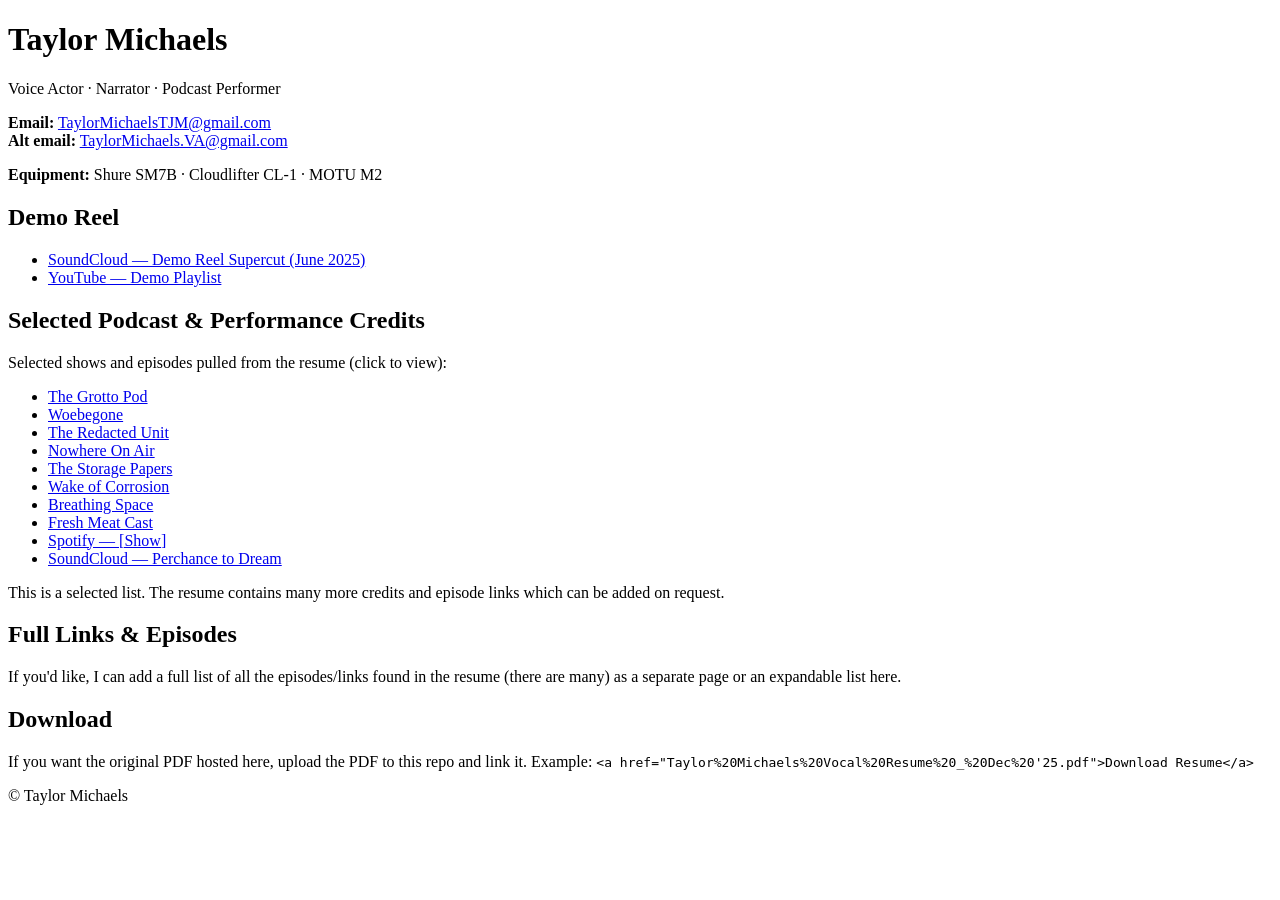
==== index.html @ 0dc85eb2 "Add GitHub Pages site: index.html" ====
<!doctype html>
<html lang="en">
<head>
  <meta charset="utf-8" />
  <meta name="viewport" content="width=device-width,initial-scale=1" />
  <title>Taylor Michaels — Vocal Resume</title>
  <link rel="stylesheet" href="styles.css" />
</head>
<body>
  <header class="site-header">
    <div class="inner">
      <h1>Taylor Michaels</h1>
      <p class="tagline">Voice Actor · Narrator · Podcast Performer</p>
      <p class="contact">
        <strong>Email:</strong>
        <a href="mailto:TaylorMichaelsTJM@gmail.com">TaylorMichaelsTJM@gmail.com</a>
        <br/>
        <strong>Alt email:</strong>
        <a href="mailto:TaylorMichaels.VA@gmail.com">TaylorMichaels.VA@gmail.com</a>
      </p>
      <p class="equipment"><strong>Equipment:</strong> Shure SM7B · Cloudlifter CL-1 · MOTU M2</p>
    </div>
  </header>

  <main class="content inner">
    <section id="demo" class="card">
      <h2>Demo Reel</h2>
      <ul>
        <li><a href="https://soundcloud.com/taylor-michaels-196631661/demo-reel-supercut-june-2025" target="_blank" rel="noopener">SoundCloud — Demo Reel Supercut (June 2025)</a></li>
        <li><a href="https://www.youtube.com/playlist?list=PLnKcUvxEvEXooA0CKLNBSfbRz-UcazIBZ" target="_blank" rel="noopener">YouTube — Demo Playlist</a></li>
      </ul>
    </section>

    <section id="selected-credits" class="card">
      <h2>Selected Podcast & Performance Credits</h2>
      <p>Selected shows and episodes pulled from the resume (click to view):</p>
      <ul class="links-list">
        <li><a href="https://www.thegrottopod.com/" target="_blank" rel="noopener">The Grotto Pod</a></li>
        <li><a href="https://woebegonepod.com/" target="_blank" rel="noopener">Woebegone</a></li>
        <li><a href="https://www.theredactedunit.com/" target="_blank" rel="noopener">The Redacted Unit</a></li>
        <li><a href="https://nowhereonairpodcast.weebly.com/" target="_blank" rel="noopener">Nowhere On Air</a></li>
        <li><a href="https://www.thestoragepapers.com/" target="_blank" rel="noopener">The Storage Papers</a></li>
        <li><a href="https://www.wakeofcorrosion.com/" target="_blank" rel="noopener">Wake of Corrosion</a></li>
        <li><a href="https://breathingspace.lawofnames.com/" target="_blank" rel="noopener">Breathing Space</a></li>
        <li><a href="https://freshmeatcast.com/" target="_blank" rel="noopener">Fresh Meat Cast</a></li>
        <li><a href="https://open.spotify.com/show/2fBzQTuKKB8HC7fPyEbsJb" target="_blank" rel="noopener">Spotify — [Show]</a></li>
        <li><a href="https://soundcloud.com/taylor-michaels-196631661/perchance-to-dream" target="_blank" rel="noopener">SoundCloud — Perchance to Dream</a></li>
      </ul>
      <p class="note">This is a selected list. The resume contains many more credits and episode links which can be added on request.</p>
    </section>

    <section id="full-links" class="card">
      <h2>Full Links & Episodes</h2>
      <p>If you'd like, I can add a full list of all the episodes/links found in the resume (there are many) as a separate page or an expandable list here.</p>
    </section>

    <section id="download" class="card">
      <h2>Download</h2>
      <p>If you want the original PDF hosted here, upload the PDF to this repo and link it. Example: <code>&lt;a href="Taylor%20Michaels%20Vocal%20Resume%20_%20Dec%20'25.pdf"&gt;Download Resume&lt;/a&gt;</code></p>
    </section>
  </main>

  <footer class="site-footer">
    <div class="inner">
      <p>© Taylor Michaels</p>
    </div>
  </footer>
</body>
</html>
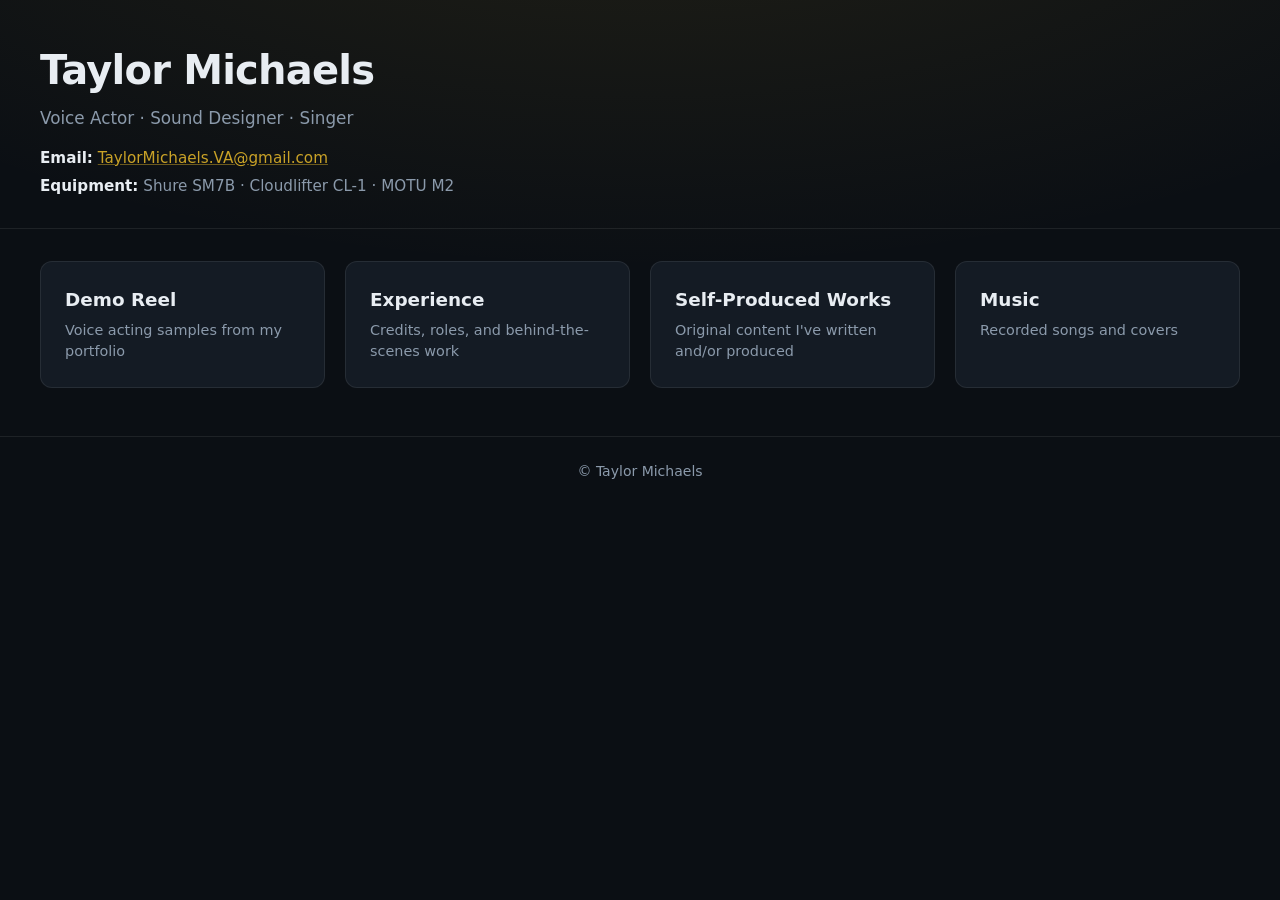
==== commit 99ef21c7: "Merge pull request #1 from TayTayHeyHeyVA/first_steps initial setup" ====
--- a/index.html
+++ b/index.html
@@ -2,7 +2,7 @@
 <html lang="en">
 <head>
   <meta charset="utf-8" />
-  <meta name="viewport" content="width=device-width,initial-scale=1" />
+  <meta name="viewport" content="width=device-width, initial-scale=1" />
   <title>Taylor Michaels — Vocal Resume</title>
   <link rel="stylesheet" href="styles.css" />
 </head>
@@ -10,54 +10,36 @@
   <header class="site-header">
     <div class="inner">
       <h1>Taylor Michaels</h1>
-      <p class="tagline">Voice Actor · Narrator · Podcast Performer</p>
+      <p class="tagline">Voice Actor · Sound Designer · Singer</p>
       <p class="contact">
         <strong>Email:</strong>
-        <a href="mailto:TaylorMichaelsTJM@gmail.com">TaylorMichaelsTJM@gmail.com</a>
-        <br/>
-        <strong>Alt email:</strong>
         <a href="mailto:TaylorMichaels.VA@gmail.com">TaylorMichaels.VA@gmail.com</a>
       </p>
-      <p class="equipment"><strong>Equipment:</strong> Shure SM7B · Cloudlifter CL-1 · MOTU M2</p>
+      <p class="equipment">
+        <strong>Equipment:</strong> Shure SM7B · Cloudlifter CL-1 · MOTU M2
+      </p>
     </div>
   </header>
 
   <main class="content inner">
-    <section id="demo" class="card">
-      <h2>Demo Reel</h2>
-      <ul>
-        <li><a href="https://soundcloud.com/taylor-michaels-196631661/demo-reel-supercut-june-2025" target="_blank" rel="noopener">SoundCloud — Demo Reel Supercut (June 2025)</a></li>
-        <li><a href="https://www.youtube.com/playlist?list=PLnKcUvxEvEXooA0CKLNBSfbRz-UcazIBZ" target="_blank" rel="noopener">YouTube — Demo Playlist</a></li>
-      </ul>
-    </section>
-
-    <section id="selected-credits" class="card">
-      <h2>Selected Podcast & Performance Credits</h2>
-      <p>Selected shows and episodes pulled from the resume (click to view):</p>
-      <ul class="links-list">
-        <li><a href="https://www.thegrottopod.com/" target="_blank" rel="noopener">The Grotto Pod</a></li>
-        <li><a href="https://woebegonepod.com/" target="_blank" rel="noopener">Woebegone</a></li>
-        <li><a href="https://www.theredactedunit.com/" target="_blank" rel="noopener">The Redacted Unit</a></li>
-        <li><a href="https://nowhereonairpodcast.weebly.com/" target="_blank" rel="noopener">Nowhere On Air</a></li>
-        <li><a href="https://www.thestoragepapers.com/" target="_blank" rel="noopener">The Storage Papers</a></li>
-        <li><a href="https://www.wakeofcorrosion.com/" target="_blank" rel="noopener">Wake of Corrosion</a></li>
-        <li><a href="https://breathingspace.lawofnames.com/" target="_blank" rel="noopener">Breathing Space</a></li>
-        <li><a href="https://freshmeatcast.com/" target="_blank" rel="noopener">Fresh Meat Cast</a></li>
-        <li><a href="https://open.spotify.com/show/2fBzQTuKKB8HC7fPyEbsJb" target="_blank" rel="noopener">Spotify — [Show]</a></li>
-        <li><a href="https://soundcloud.com/taylor-michaels-196631661/perchance-to-dream" target="_blank" rel="noopener">SoundCloud — Perchance to Dream</a></li>
-      </ul>
-      <p class="note">This is a selected list. The resume contains many more credits and episode links which can be added on request.</p>
-    </section>
-
-    <section id="full-links" class="card">
-      <h2>Full Links & Episodes</h2>
-      <p>If you'd like, I can add a full list of all the episodes/links found in the resume (there are many) as a separate page or an expandable list here.</p>
-    </section>
-
-    <section id="download" class="card">
-      <h2>Download</h2>
-      <p>If you want the original PDF hosted here, upload the PDF to this repo and link it. Example: <code>&lt;a href="Taylor%20Michaels%20Vocal%20Resume%20_%20Dec%20'25.pdf"&gt;Download Resume&lt;/a&gt;</code></p>
-    </section>
+    <nav class="nav-grid" aria-label="Site sections">
+      <a class="nav-card" href="demo-reel.html">
+        <span class="nav-card-title">Demo Reel</span>
+        <span class="nav-card-desc">Voice acting samples from my portfolio</span>
+      </a>
+      <a class="nav-card" href="experience.html">
+        <span class="nav-card-title">Experience</span>
+        <span class="nav-card-desc">Credits, roles, and behind-the-scenes work</span>
+      </a>
+      <a class="nav-card" href="self-produced.html">
+        <span class="nav-card-title">Self-Produced Works</span>
+        <span class="nav-card-desc">Original content I've written and/or produced</span>
+      </a>
+      <a class="nav-card" href="music.html">
+        <span class="nav-card-title">Music</span>
+        <span class="nav-card-desc">Recorded songs and covers</span>
+      </a>
+    </nav>
   </main>
 
   <footer class="site-footer">
--- a/styles.css
+++ b/styles.css
@@ -0,0 +1,339 @@
+:root {
+  --bg: #0b0f14;
+  --surface: #141b24;
+  --surface-raised: #1a2430;
+  --text: #e8edf2;
+  --muted: #8b9aab;
+  --accent: #c9a227;
+  --accent-soft: rgba(201, 162, 39, 0.15);
+  --border: rgba(255, 255, 255, 0.08);
+  --radius: 12px;
+  --max-width: 1200px;
+}
+
+*,
+*::before,
+*::after {
+  box-sizing: border-box;
+}
+
+body {
+  margin: 0;
+  min-height: 100vh;
+  font-family: "Segoe UI", system-ui, -apple-system, sans-serif;
+  background:
+    radial-gradient(ellipse 80% 50% at 50% -20%, rgba(201, 162, 39, 0.12), transparent),
+    var(--bg);
+  color: var(--text);
+  line-height: 1.5;
+}
+
+a {
+  color: var(--accent);
+  text-decoration-color: rgba(201, 162, 39, 0.5);
+}
+
+a:hover {
+  text-decoration-color: var(--accent);
+}
+
+.inner {
+  width: min(100% - 2rem, var(--max-width));
+  margin-inline: auto;
+}
+
+.site-header {
+  padding: 2.5rem 0 1.5rem;
+  border-bottom: 1px solid var(--border);
+}
+
+.site-header h1 {
+  margin: 0 0 0.35rem;
+  font-size: clamp(1.75rem, 4vw, 2.5rem);
+  font-weight: 600;
+  letter-spacing: -0.02em;
+}
+
+.tagline {
+  margin: 0 0 1rem;
+  color: var(--muted);
+  font-size: 1.05rem;
+}
+
+.contact,
+.equipment {
+  margin: 0.35rem 0;
+  color: var(--muted);
+  font-size: 0.95rem;
+}
+
+.contact strong,
+.equipment strong {
+  color: var(--text);
+}
+
+.nav-link {
+  display: inline-block;
+  margin-top: 1rem;
+  font-size: 0.95rem;
+}
+
+.content {
+  padding: 2rem 0 3rem;
+}
+
+.nav-grid {
+  display: grid;
+  grid-template-columns: repeat(auto-fill, minmax(min(100%, 240px), 1fr));
+  gap: 1.25rem;
+  width: 100%;
+}
+
+.nav-card {
+  display: flex;
+  flex-direction: column;
+  gap: 0.4rem;
+  padding: 1.5rem;
+  background: var(--surface);
+  border: 1px solid var(--border);
+  border-radius: var(--radius);
+  text-decoration: none;
+  color: var(--text);
+  transition: border-color 0.15s ease, transform 0.15s ease, background 0.15s ease;
+}
+
+.nav-card:hover {
+  border-color: rgba(201, 162, 39, 0.35);
+  background: var(--surface-raised);
+  transform: translateY(-2px);
+  text-decoration: none;
+}
+
+.nav-card-title {
+  font-size: 1.15rem;
+  font-weight: 600;
+}
+
+.nav-card-desc {
+  font-size: 0.9rem;
+  color: var(--muted);
+}
+
+.video-embed {
+  position: relative;
+  width: 100%;
+  aspect-ratio: 16 / 9;
+  border-radius: var(--radius);
+  overflow: hidden;
+  border: 1px solid var(--border);
+  background: #000;
+}
+
+.video-embed iframe {
+  position: absolute;
+  inset: 0;
+  width: 100%;
+  height: 100%;
+  border: 0;
+}
+
+.video-caption {
+  margin: 1rem 0 0;
+  text-align: center;
+  font-size: 0.9rem;
+  color: var(--muted);
+}
+
+.project-list {
+  list-style: none;
+  margin: 0;
+  padding: 0;
+  display: flex;
+  flex-direction: column;
+  gap: 0.75rem;
+}
+
+.project-list li {
+  padding: 1rem 1.25rem;
+  background: var(--surface);
+  border: 1px solid var(--border);
+  border-radius: var(--radius);
+  transition: border-color 0.15s ease;
+}
+
+.project-list li:hover {
+  border-color: rgba(201, 162, 39, 0.35);
+}
+
+.project-list a {
+  display: block;
+  font-size: 1.05rem;
+  font-weight: 600;
+  text-decoration: none;
+}
+
+.project-list a:hover {
+  text-decoration: underline;
+}
+
+.project-meta {
+  display: block;
+  margin-top: 0.25rem;
+  font-size: 0.875rem;
+  color: var(--muted);
+}
+
+.card {
+  background: var(--surface);
+  border: 1px solid var(--border);
+  border-radius: var(--radius);
+  padding: 1.25rem 1.5rem;
+  margin-bottom: 1.5rem;
+}
+
+.card h2 {
+  margin: 0 0 0.75rem;
+  font-size: 1.25rem;
+}
+
+.card p {
+  margin: 0 0 0.75rem;
+  color: var(--muted);
+}
+
+.card p:last-child {
+  margin-bottom: 0;
+}
+
+.btn {
+  display: inline-block;
+  padding: 0.65rem 1.25rem;
+  border-radius: 999px;
+  background: var(--accent-soft);
+  border: 1px solid rgba(201, 162, 39, 0.35);
+  color: var(--text);
+  font-weight: 500;
+  text-decoration: none;
+  transition: background 0.15s ease, border-color 0.15s ease;
+}
+
+.btn:hover {
+  background: rgba(201, 162, 39, 0.25);
+  border-color: var(--accent);
+}
+
+.section-intro {
+  margin-bottom: 1.5rem;
+}
+
+.section-intro h2 {
+  margin: 0 0 0.5rem;
+  font-size: clamp(1.35rem, 3vw, 1.75rem);
+}
+
+.section-intro p {
+  margin: 0;
+  color: var(--muted);
+}
+
+.shows-grid {
+  display: grid;
+  grid-template-columns: repeat(auto-fill, minmax(min(100%, 220px), 1fr));
+  gap: 1.25rem;
+  width: 100%;
+}
+
+.show-card {
+  display: flex;
+  flex-direction: column;
+  min-width: 0;
+  background: var(--surface);
+  border: 1px solid var(--border);
+  border-radius: var(--radius);
+  overflow: hidden;
+  transition: border-color 0.15s ease, transform 0.15s ease;
+}
+
+.show-card:hover {
+  border-color: rgba(201, 162, 39, 0.35);
+  transform: translateY(-2px);
+}
+
+.show-art {
+  aspect-ratio: 1 / 1;
+  overflow: hidden;
+  border-radius: 12px;
+  background: #222;
+}
+
+.show-art img {
+  width: 100%;
+  height: 100%;
+  object-fit: cover;
+  display: block;
+}
+
+.show-art span {
+  font-size: clamp(0.85rem, 2.5vw, 1rem);
+  font-weight: 600;
+  color: var(--muted);
+  line-height: 1.3;
+  word-break: break-word;
+}
+
+.show-meta {
+  padding: 1rem 1rem 1.1rem;
+  flex: 1;
+  display: flex;
+  flex-direction: column;
+  gap: 0.35rem;
+}
+
+.show-meta h3 {
+  margin: 0;
+  font-size: 1rem;
+  font-weight: 600;
+  line-height: 1.3;
+}
+
+.show-meta .stats {
+  margin: 0;
+  font-size: 0.875rem;
+  color: var(--accent);
+  font-weight: 500;
+}
+
+.show-meta .roles {
+  margin: 0;
+  font-size: 0.875rem;
+  color: var(--text);
+}
+
+.show-meta .roles li {
+  margin-left: 1rem;
+}
+
+.show-meta .roles ul {
+  margin: 0;
+  padding: 0;
+  list-style: disc;
+  padding-left: 1rem;
+}
+
+.site-footer {
+  padding: 1.5rem 0 2rem;
+  border-top: 1px solid var(--border);
+  text-align: center;
+  color: var(--muted);
+  font-size: 0.875rem;
+}
+
+.site-footer p {
+  margin: 0;
+}
+
+@media (max-width: 480px) {
+  .shows-grid {
+    grid-template-columns: 1fr;
+  }
+}
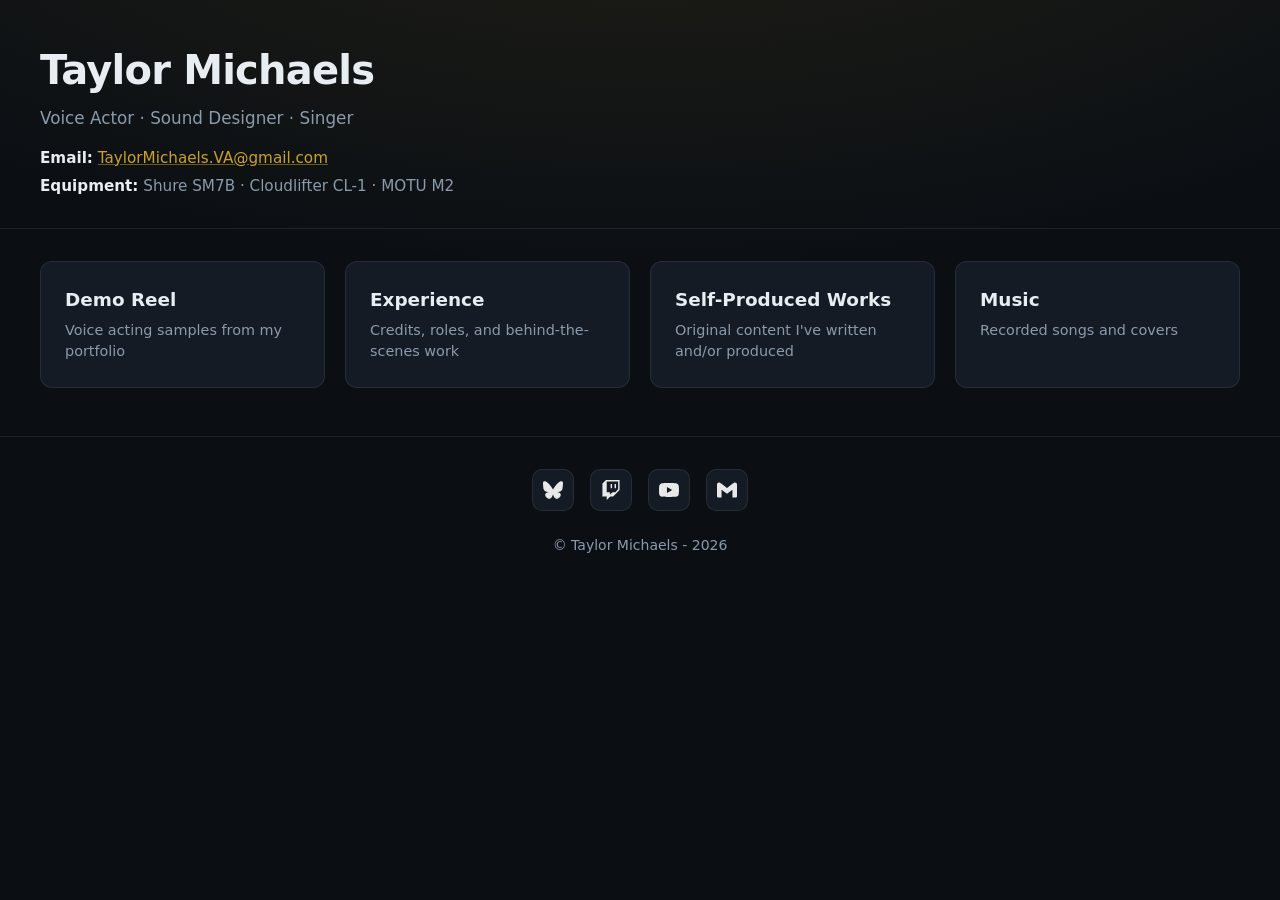
==== commit 56cf6ed7: "Merge pull request #6 from TayTayHeyHeyVA/social_links social links" ====
--- a/index.html
+++ b/index.html
@@ -43,8 +43,28 @@
   </main>
 
   <footer class="site-footer">
+    <div class="inner footer-content">
+      <div class="social-icons" aria-label="Social media links">
+        <a href="https://bsky.app/profile/taytayheyheyva.bsky.social" target="_blank" rel="noopener noreferrer" aria-label="Bluesky">
+          <img src="images/icons/bluesky.svg" alt="" />
+        </a>
+  
+        <a href="https://www.twitch.tv/taytayheyheyva" target="_blank" rel="noopener noreferrer" aria-label="Twitch">
+          <img src="images/icons/twitch.svg" alt="" />
+        </a>
+  
+        <a href="https://www.youtube.com/@taytayheyheyva" target="_blank" rel="noopener noreferrer" aria-label="YouTube">
+          <img src="images/icons/youtube.svg" alt="" />
+        </a>
+  
+        <a href="mailto:taylormichaels.va@gmail.com" aria-label="Email">
+          <img src="images/icons/gmail.svg" alt="" />
+        </a>
+      </div>
+    </div>
+
     <div class="inner">
-      <p>© Taylor Michaels</p>
+      <p>© Taylor Michaels - 2026</p>
     </div>
   </footer>
 </body>
--- a/styles.css
+++ b/styles.css
@@ -252,6 +252,8 @@
   border-radius: var(--radius);
   overflow: hidden;
   transition: border-color 0.15s ease, transform 0.15s ease;
+  text-decoration: none;
+  color: inherit;
 }
 
 .show-card:hover {
@@ -334,6 +336,56 @@
 
 @media (max-width: 480px) {
   .shows-grid {
-    grid-template-columns: 1fr;
+    grid-template-columns: repeat(2, minmax(0, 1fr));
+    gap: 0.75rem;
   }
-}
+
+  .show-meta {
+    padding: 0.75rem;
+  }
+
+  .show-meta h3 {
+    font-size: 0.9rem;
+  }
+}
+
+.footer-content {
+  display: flex;
+  justify-content: center;
+  align-items: center;
+  padding-top: 0.5rem;
+  padding-bottom: 1.5rem;
+}
+
+.social-icons {
+  display: flex;
+  gap: 1rem;
+  align-items: center;
+}
+
+.social-icons a {
+  display: flex;
+  align-items: center;
+  justify-content: center;
+  width: 42px;
+  height: 42px;
+
+  border-radius: 10px;
+  border: 1px solid var(--border);
+  background: var(--surface);
+
+  transition: transform 0.15s ease, border-color 0.15s ease, background 0.15s ease;
+}
+
+.social-icons a:hover {
+  transform: translateY(-2px);
+  border-color: var(--accent);
+  background: var(--surface-raised);
+}
+
+.social-icons img {
+  width: 20px;
+  height: 30px;
+  filter: brightness(0) invert(1); /* makes SVGs white */
+  opacity: 0.9;
+}
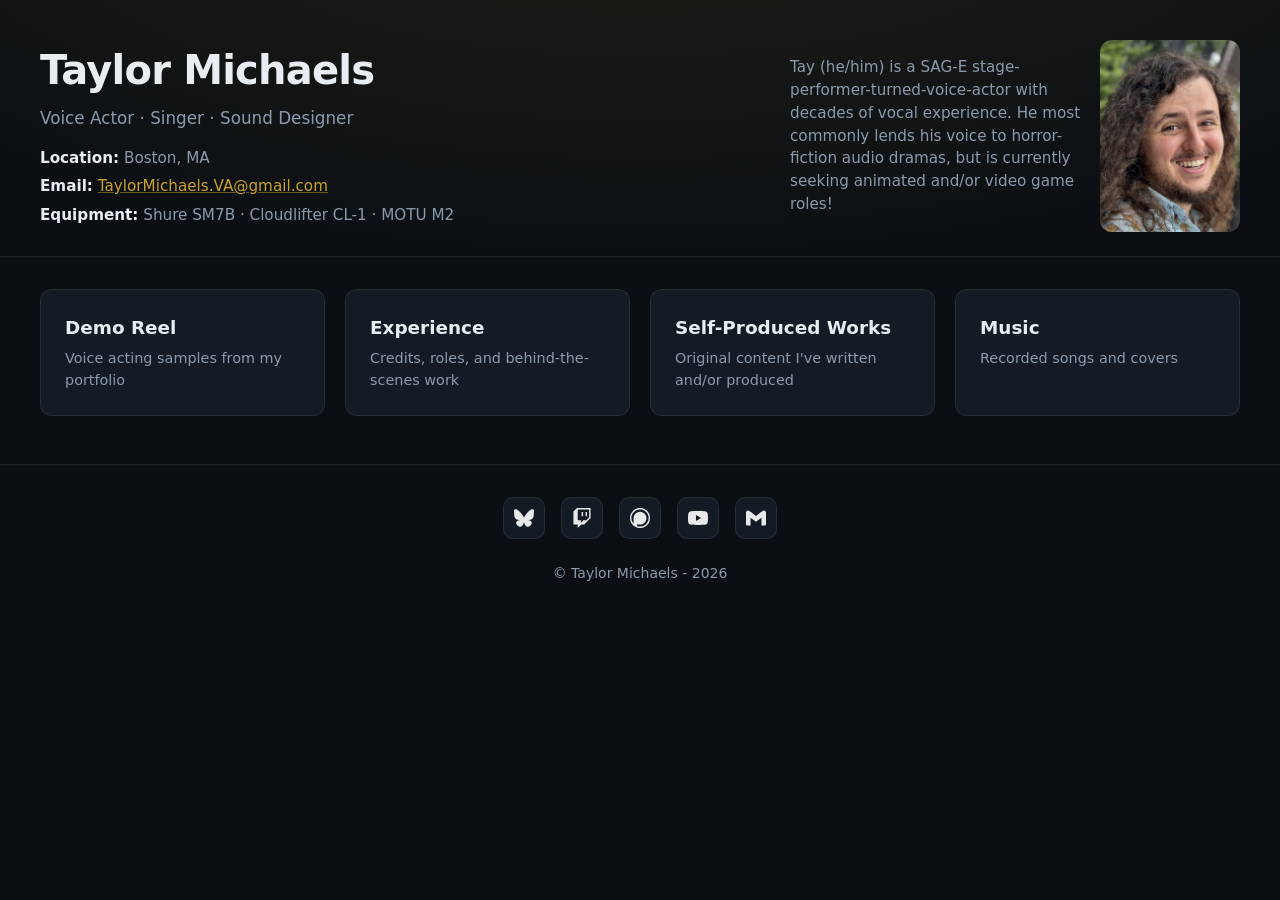
==== commit 83e44c0f: "footer splitout, card reordering, image and bio" ====
--- a/index.html
+++ b/index.html
@@ -8,16 +8,52 @@
 </head>
 <body>
   <header class="site-header">
-    <div class="inner">
-      <h1>Taylor Michaels</h1>
-      <p class="tagline">Voice Actor · Sound Designer · Singer</p>
-      <p class="contact">
-        <strong>Email:</strong>
-        <a href="mailto:TaylorMichaels.VA@gmail.com">TaylorMichaels.VA@gmail.com</a>
-      </p>
-      <p class="equipment">
-        <strong>Equipment:</strong> Shure SM7B · Cloudlifter CL-1 · MOTU M2
-      </p>
+    <div class="inner header-layout">
+  
+      <div class="header-main">
+        <h1>Taylor Michaels</h1>
+  
+        <p class="tagline">
+          Voice Actor · Singer · Sound Designer
+        </p>
+  
+        <p class="equipment">
+          <strong>Location:</strong>
+          Boston, MA
+        </p>
+
+        <p class="contact">
+          <strong>Email:</strong>
+          <a href="mailto:TaylorMichaels.VA@gmail.com">
+            TaylorMichaels.VA@gmail.com
+          </a>
+        </p>
+  
+        <p class="equipment">
+          <strong>Equipment:</strong>
+          Shure SM7B · Cloudlifter CL-1 · MOTU M2
+        </p>
+      </div>
+  
+      <div class="header-side">
+        <div class="bio">
+          <p>
+            Tay (he/him) is a SAG-E stage-performer-turned-voice-actor with
+            decades of vocal experience. He most commonly lends his voice to
+            horror-fiction audio dramas, but is currently seeking 
+            animated and/or video game roles!
+          </p>
+        </div>
+      
+        <div class="headshot-wrap">
+          <img
+            class="headshot"
+            src="images/me.jpg"
+            alt="Headshot of Taylor Michaels"
+          />
+        </div>
+      </div>
+  
     </div>
   </header>
 
@@ -42,30 +78,7 @@
     </nav>
   </main>
 
-  <footer class="site-footer">
-    <div class="inner footer-content">
-      <div class="social-icons" aria-label="Social media links">
-        <a href="https://bsky.app/profile/taytayheyheyva.bsky.social" target="_blank" rel="noopener noreferrer" aria-label="Bluesky">
-          <img src="images/icons/bluesky.svg" alt="" />
-        </a>
-  
-        <a href="https://www.twitch.tv/taytayheyheyva" target="_blank" rel="noopener noreferrer" aria-label="Twitch">
-          <img src="images/icons/twitch.svg" alt="" />
-        </a>
-  
-        <a href="https://www.youtube.com/@taytayheyheyva" target="_blank" rel="noopener noreferrer" aria-label="YouTube">
-          <img src="images/icons/youtube.svg" alt="" />
-        </a>
-  
-        <a href="mailto:taylormichaels.va@gmail.com" aria-label="Email">
-          <img src="images/icons/gmail.svg" alt="" />
-        </a>
-      </div>
-    </div>
-
-    <div class="inner">
-      <p>© Taylor Michaels - 2026</p>
-    </div>
-  </footer>
+  <div data-include="partials/footer.html"></div>
+  <script src="scripts/includes.js"></script>
 </body>
 </html>
--- a/styles.css
+++ b/styles.css
@@ -389,3 +389,89 @@
   filter: brightness(0) invert(1); /* makes SVGs white */
   opacity: 0.9;
 }
+
+.header-layout {
+  display: grid;
+  grid-template-columns: 1fr 450px;
+  gap: 2rem;
+  align-items: stretch;
+}
+
+.header-main {
+  min-width: 0;
+}
+
+.header-side {
+  display: grid;
+  grid-template-columns: 1fr 140px;
+  grid-template-areas: "bio image";
+
+  gap: 1rem;
+
+  /* IMPORTANT */
+  height: 100%;
+  min-height: 0;
+}
+
+.bio {
+  grid-area: bio;
+
+  display: flex;
+  align-items: center;
+
+  color: var(--muted);
+  font-size: 0.95rem;
+}
+
+.headshot-wrap {
+  grid-area: image;
+
+  position: relative;
+
+  min-height: 0;
+  overflow: hidden;
+
+  border-radius: var(--radius);
+}
+
+.headshot {
+  position: absolute;
+  inset: 0;
+
+  width: 100%;
+  height: 100%;
+
+  object-fit: cover;
+  object-position: center top;
+
+  display: block;
+}
+
+@media (max-width: 768px) {
+  .header-layout {
+    grid-template-columns: 1fr;
+  }
+
+  .header-side {
+    grid-template-columns: 120px 1fr;
+
+    /* swap order */
+    grid-template-areas: "image bio";
+
+    align-items: center;
+  }
+
+  .headshot {
+    object-fit: contain;
+  }
+
+  .headshot-wrap {
+    aspect-ratio: 3 / 4;
+    overflow: hidden;
+    border-radius: 25px;
+  }
+}
+
+.social-icons img.custom-icon {
+  filter: none;
+}
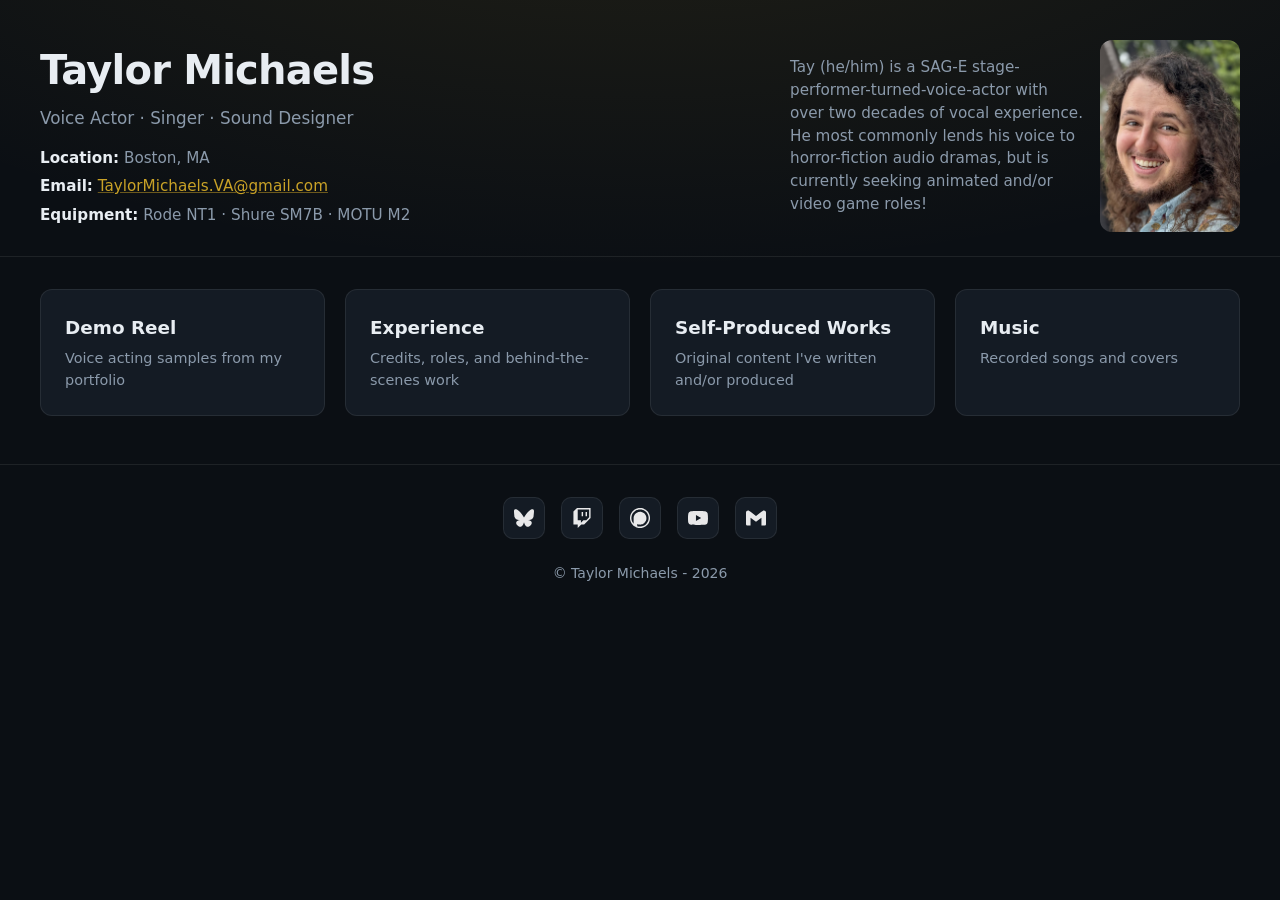
==== commit ef9ea984: "updated equipment" ====
--- a/index.html
+++ b/index.html
@@ -3,7 +3,7 @@
 <head>
   <meta charset="utf-8" />
   <meta name="viewport" content="width=device-width, initial-scale=1" />
-  <title>Taylor Michaels — Vocal Resume</title>
+  <title>Taylor Michaels - CV</title>
   <link rel="stylesheet" href="styles.css" />
 </head>
 <body>
@@ -31,7 +31,7 @@
   
         <p class="equipment">
           <strong>Equipment:</strong>
-          Shure SM7B · Cloudlifter CL-1 · MOTU M2
+          Rode NT1 · Shure SM7B · MOTU M2
         </p>
       </div>
   
@@ -39,7 +39,7 @@
         <div class="bio">
           <p>
             Tay (he/him) is a SAG-E stage-performer-turned-voice-actor with
-            decades of vocal experience. He most commonly lends his voice to
+            over two decades of vocal experience. He most commonly lends his voice to
             horror-fiction audio dramas, but is currently seeking 
             animated and/or video game roles!
           </p>
--- a/styles.css
+++ b/styles.css
@@ -445,6 +445,7 @@
   object-position: center top;
 
   display: block;
+  transform: scaleX(-1);
 }
 
 @media (max-width: 768px) {
@@ -463,6 +464,7 @@
 
   .headshot {
     object-fit: contain;
+    transform: scaleX(1);
   }
 
   .headshot-wrap {
